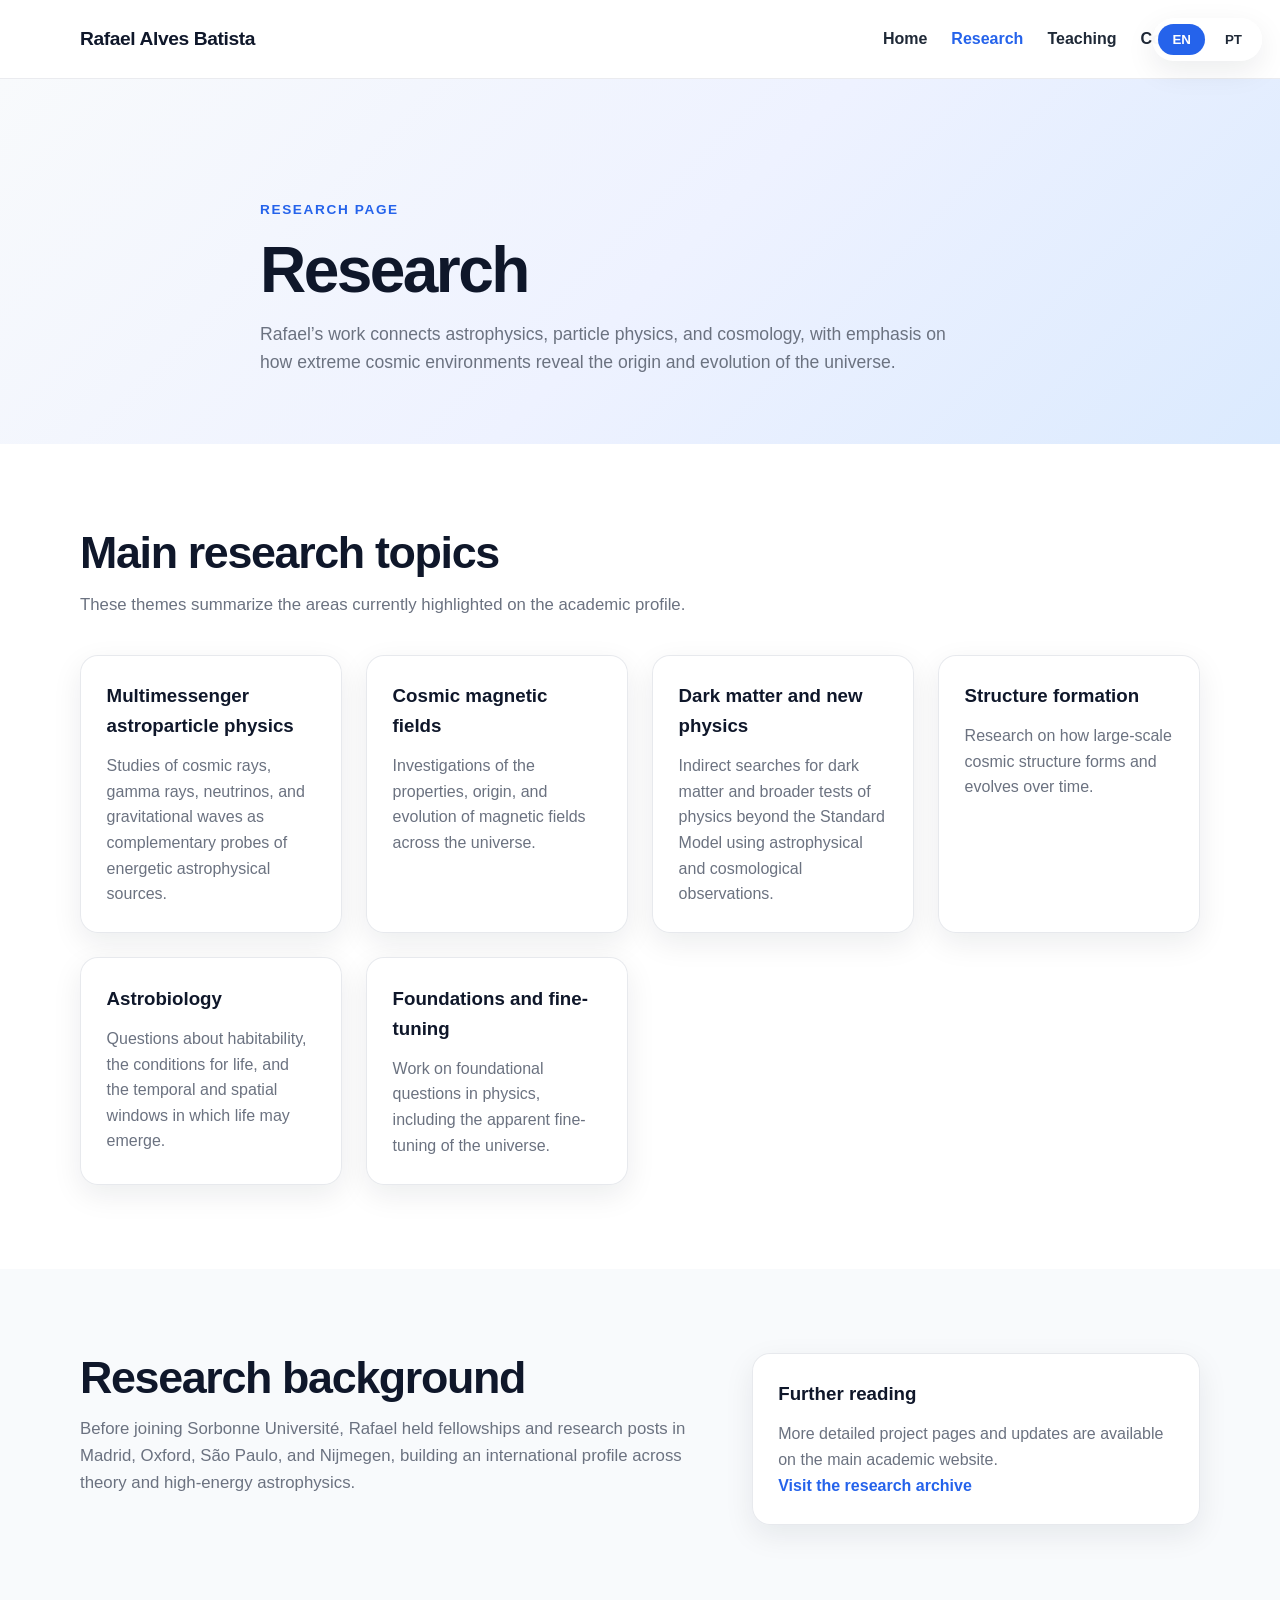
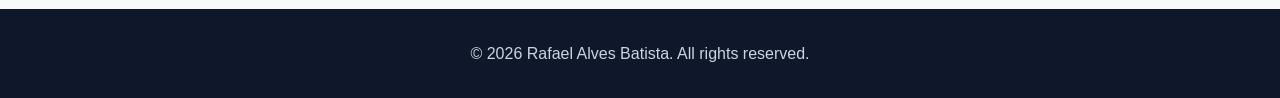
==== research.html @ 5989f62d "Restructure website into dedicated pages" ====
<!DOCTYPE html>
<html lang="en">
<head>
    <meta charset="UTF-8">
    <meta name="viewport" content="width=device-width, initial-scale=1.0">
    <meta name="description" content="Research profile of Rafael Alves Batista.">
    <title>Rafael Alves Batista | Research</title>
    <link rel="stylesheet" href="styles.css">
</head>
<body data-page="research">
    <div class="language-switcher">
        <button class="lang-btn active" data-lang="en">EN</button>
        <button class="lang-btn" data-lang="pt">PT</button>
    </div>

    <nav class="navbar">
        <div class="container">
            <div class="logo">
                <a href="index.html" class="logo-link">Rafael Alves Batista</a>
            </div>
            <ul class="nav-menu">
                <li><a href="index.html" class="nav-link" data-nav="home" data-translate="nav_home">Home</a></li>
                <li><a href="research.html" class="nav-link" data-nav="research" data-translate="nav_research">Research</a></li>
                <li><a href="teaching.html" class="nav-link" data-nav="teaching" data-translate="nav_teaching">Teaching</a></li>
                <li><a href="index.html#contact" class="nav-link" data-translate="nav_contact">Contact</a></li>
            </ul>
            <div class="hamburger" aria-label="Toggle navigation" aria-expanded="false">
                <span></span>
                <span></span>
                <span></span>
            </div>
        </div>
    </nav>

    <main>
        <section class="hero hero-inner">
            <div class="container hero-copy narrow-copy">
                <p class="eyebrow" data-translate="research_eyebrow">Research page</p>
                <h1 class="main-title" data-translate="research_title">Research</h1>
                <p class="description" data-translate="research_description">Rafael’s work connects astrophysics, particle physics, and cosmology, with emphasis on how extreme cosmic environments reveal the origin and evolution of the universe.</p>
            </div>
        </section>

        <section class="section">
            <div class="container">
                <div class="section-header">
                    <h2 class="section-title" data-translate="research_topics_title">Main research topics</h2>
                    <p class="section-description" data-translate="research_topics_description">These themes summarize the areas currently highlighted on the academic profile.</p>
                </div>
                <div class="feature-grid">
                    <article class="feature-card">
                        <h3 data-translate="research_area1_title">Multimessenger astroparticle physics</h3>
                        <p data-translate="research_area1_desc">Studies of cosmic rays, gamma rays, neutrinos, and gravitational waves as complementary probes of energetic astrophysical sources.</p>
                    </article>
                    <article class="feature-card">
                        <h3 data-translate="research_area2_title">Cosmic magnetic fields</h3>
                        <p data-translate="research_area2_desc">Investigations of the properties, origin, and evolution of magnetic fields across the universe.</p>
                    </article>
                    <article class="feature-card">
                        <h3 data-translate="research_area3_title">Dark matter and new physics</h3>
                        <p data-translate="research_area3_desc">Indirect searches for dark matter and broader tests of physics beyond the Standard Model using astrophysical and cosmological observations.</p>
                    </article>
                    <article class="feature-card">
                        <h3 data-translate="research_area4_title">Structure formation</h3>
                        <p data-translate="research_area4_desc">Research on how large-scale cosmic structure forms and evolves over time.</p>
                    </article>
                    <article class="feature-card">
                        <h3 data-translate="research_area5_title">Astrobiology</h3>
                        <p data-translate="research_area5_desc">Questions about habitability, the conditions for life, and the temporal and spatial windows in which life may emerge.</p>
                    </article>
                    <article class="feature-card">
                        <h3 data-translate="research_area6_title">Foundations and fine-tuning</h3>
                        <p data-translate="research_area6_desc">Work on foundational questions in physics, including the apparent fine-tuning of the universe.</p>
                    </article>
                </div>
            </div>
        </section>

        <section class="section section-alt">
            <div class="container two-column-layout">
                <div>
                    <h2 class="section-title" data-translate="research_background_title">Research background</h2>
                    <p class="section-description compact" data-translate="research_background_desc">Before joining Sorbonne Université, Rafael held fellowships and research posts in Madrid, Oxford, São Paulo, and Nijmegen, building an international profile across theory and high-energy astrophysics.</p>
                </div>
                <div class="info-card">
                    <h3 data-translate="research_links_title">Further reading</h3>
                    <p data-translate="research_links_desc">More detailed project pages and updates are available on the main academic website.</p>
                    <p><a href="https://www.8rafael.com/en/research/" class="inline-link" data-translate="research_links_action">Visit the research archive</a></p>
                </div>
            </div>
        </section>
    </main>

    <footer class="footer">
        <div class="container">
            <p>&copy; <span id="year"></span> Rafael Alves Batista. <span data-translate="footer_rights">All rights reserved.</span></p>
        </div>
    </footer>

    <script src="script.js"></script>
</body>
</html>
---- styles.css ----
:root {
    --primary-color: #2563eb;
    --secondary-color: #1d4ed8;
    --accent-color: #0f172a;
    --text-color: #1f2937;
    --text-light: #6b7280;
    --bg-color: #ffffff;
    --bg-light: #f8fafc;
    --bg-alt: #eef2ff;
    --border-color: #e5e7eb;
    --shadow: 0 10px 30px rgba(15, 23, 42, 0.08);
    --shadow-lg: 0 16px 40px rgba(15, 23, 42, 0.12);
    --radius: 18px;
}

* {
    margin: 0;
    padding: 0;
    box-sizing: border-box;
}

html {
    scroll-behavior: smooth;
}

body {
    font-family: -apple-system, BlinkMacSystemFont, 'Segoe UI', 'Roboto', 'Oxygen', 'Ubuntu', 'Cantarell', 'Helvetica Neue', sans-serif;
    line-height: 1.6;
    color: var(--text-color);
    background: var(--bg-color);
}

main {
    min-height: calc(100vh - 180px);
}

.container {
    width: min(1120px, calc(100% - 40px));
    margin: 0 auto;
}

.language-switcher {
    position: fixed;
    top: 18px;
    right: 18px;
    z-index: 1001;
    display: flex;
    gap: 6px;
    padding: 6px;
    border-radius: 999px;
    background: rgba(255, 255, 255, 0.92);
    backdrop-filter: blur(10px);
    box-shadow: var(--shadow);
}

.lang-btn {
    border: none;
    background: transparent;
    color: var(--text-color);
    padding: 8px 14px;
    border-radius: 999px;
    cursor: pointer;
    font-weight: 700;
    transition: background 0.2s ease, color 0.2s ease;
}

.lang-btn:hover,
.lang-btn:focus-visible {
    background: var(--bg-light);
    outline: none;
}

.lang-btn.active {
    background: var(--primary-color);
    color: #fff;
}

.navbar {
    position: sticky;
    top: 0;
    z-index: 999;
    background: rgba(255, 255, 255, 0.95);
    backdrop-filter: blur(10px);
    border-bottom: 1px solid rgba(229, 231, 235, 0.8);
}

.navbar .container {
    display: flex;
    align-items: center;
    justify-content: space-between;
    min-height: 78px;
}

.logo-link {
    color: var(--accent-color);
    text-decoration: none;
    font-weight: 800;
    font-size: 1.2rem;
    letter-spacing: -0.02em;
}

.nav-menu {
    list-style: none;
    display: flex;
    align-items: center;
    gap: 1.5rem;
}

.nav-link {
    text-decoration: none;
    color: var(--text-color);
    font-weight: 600;
    transition: color 0.2s ease;
}

.nav-link:hover,
.nav-link[aria-current="page"] {
    color: var(--primary-color);
}

.hamburger {
    display: none;
    flex-direction: column;
    gap: 5px;
    cursor: pointer;
}

.hamburger span {
    width: 24px;
    height: 3px;
    border-radius: 999px;
    background: var(--accent-color);
    transition: transform 0.2s ease, opacity 0.2s ease;
}

.hero {
    padding: 120px 0 88px;
    background: linear-gradient(135deg, #f8fafc 0%, #eef2ff 52%, #dbeafe 100%);
}

.hero-inner {
    padding-bottom: 68px;
}

.hero-layout {
    display: grid;
    grid-template-columns: minmax(0, 1.3fr) minmax(280px, 0.9fr);
    gap: 2rem;
    align-items: center;
}

.hero-copy {
    max-width: 760px;
}

.narrow-copy {
    max-width: 760px;
}

.eyebrow {
    font-size: 0.85rem;
    letter-spacing: 0.12em;
    text-transform: uppercase;
    color: var(--primary-color);
    font-weight: 800;
    margin-bottom: 1rem;
}

.main-title {
    font-size: clamp(2.6rem, 5vw, 4.4rem);
    line-height: 1.05;
    letter-spacing: -0.04em;
    color: var(--accent-color);
    margin-bottom: 1rem;
}

.subtitle {
    font-size: clamp(1.1rem, 2vw, 1.35rem);
    font-weight: 600;
    color: var(--primary-color);
    margin-bottom: 1.25rem;
}

.description,
.section-description,
.timeline-item p,
.feature-card p,
.info-card p,
.highlight-list li,
.link-card p {
    color: var(--text-light);
}

.description {
    font-size: 1.1rem;
    max-width: 720px;
}

.cta-buttons {
    display: flex;
    flex-wrap: wrap;
    gap: 1rem;
    margin-top: 2rem;
}

.btn {
    display: inline-flex;
    align-items: center;
    justify-content: center;
    text-decoration: none;
    font-weight: 700;
    padding: 0.9rem 1.5rem;
    border-radius: 999px;
    border: 2px solid transparent;
    transition: transform 0.2s ease, box-shadow 0.2s ease, background 0.2s ease, color 0.2s ease;
}

.btn:hover {
    transform: translateY(-2px);
    box-shadow: var(--shadow);
}

.btn-primary {
    background: var(--primary-color);
    border-color: var(--primary-color);
    color: #fff;
}

.btn-primary:hover {
    background: var(--secondary-color);
    border-color: var(--secondary-color);
}

.btn-secondary {
    background: transparent;
    border-color: var(--primary-color);
    color: var(--primary-color);
}

.btn-secondary:hover {
    background: var(--primary-color);
    color: #fff;
}

.highlight-panel,
.info-card,
.feature-card,
.timeline-item,
.link-card {
    background: rgba(255, 255, 255, 0.9);
    border: 1px solid rgba(229, 231, 235, 0.9);
    border-radius: var(--radius);
    box-shadow: var(--shadow);
}

.highlight-panel {
    padding: 1.75rem;
}

.highlight-panel h2,
.feature-card h3,
.timeline-item h3,
.info-card h3,
.link-card h3 {
    color: var(--accent-color);
    margin-bottom: 0.75rem;
}

.highlight-list {
    padding-left: 1.1rem;
    display: grid;
    gap: 0.9rem;
}

.section {
    padding: 84px 0;
}

.section-alt {
    background: var(--bg-light);
}

.section-header {
    margin-bottom: 2.25rem;
}

.section-title {
    font-size: clamp(2rem, 4vw, 2.8rem);
    line-height: 1.1;
    letter-spacing: -0.03em;
    color: var(--accent-color);
    margin-bottom: 0.9rem;
}

.section-description {
    max-width: 760px;
    font-size: 1.05rem;
}

.section-description.compact {
    margin-bottom: 0;
}

.link-card-grid,
.feature-grid,
.contact-grid {
    display: grid;
    gap: 1.5rem;
}

.link-card-grid {
    grid-template-columns: repeat(auto-fit, minmax(260px, 1fr));
}

.feature-grid {
    grid-template-columns: repeat(auto-fit, minmax(240px, 1fr));
}

.contact-grid {
    grid-template-columns: repeat(auto-fit, minmax(220px, 1fr));
}

.link-card,
.feature-card,
.info-card,
.timeline-item {
    padding: 1.6rem;
}

.link-card {
    text-decoration: none;
    transition: transform 0.2s ease, box-shadow 0.2s ease;
}

.link-card:hover,
.feature-card:hover,
.timeline-item:hover,
.info-card:hover {
    transform: translateY(-4px);
    box-shadow: var(--shadow-lg);
}

.link-card-action {
    display: inline-block;
    margin-top: 1rem;
    color: var(--primary-color);
    font-weight: 700;
}

.timeline-list {
    display: grid;
    gap: 1rem;
}

.timeline-meta {
    font-weight: 700;
    color: var(--primary-color);
    margin-bottom: 0.55rem;
}

.two-column-layout {
    display: grid;
    gap: 1.5rem;
    grid-template-columns: minmax(0, 1.3fr) minmax(260px, 0.9fr);
    align-items: start;
}

.inline-link {
    color: var(--primary-color);
    font-weight: 700;
    text-decoration: none;
}

.inline-link:hover {
    text-decoration: underline;
}

.footer {
    background: var(--accent-color);
    color: #cbd5e1;
    padding: 2rem 0;
}

.footer p {
    text-align: center;
}

@media (max-width: 900px) {
    .hero-layout,
    .two-column-layout {
        grid-template-columns: 1fr;
    }
}

@media (max-width: 768px) {
    .language-switcher {
        top: 12px;
        right: 12px;
    }

    .hamburger {
        display: flex;
    }

    .nav-menu {
        position: fixed;
        top: 78px;
        left: 0;
        right: 0;
        padding: 1.2rem 20px 1.6rem;
        background: rgba(255, 255, 255, 0.98);
        backdrop-filter: blur(10px);
        border-bottom: 1px solid var(--border-color);
        flex-direction: column;
        align-items: flex-start;
        gap: 1rem;
        transform: translateY(-140%);
        transition: transform 0.2s ease;
    }

    .nav-menu.active {
        transform: translateY(0);
    }

    .hero {
        padding-top: 108px;
    }
}

@media (max-width: 560px) {
    .container {
        width: min(100% - 28px, 1120px);
    }

    .section {
        padding: 68px 0;
    }

    .cta-buttons {
        flex-direction: column;
        align-items: stretch;
    }

    .btn {
        width: 100%;
    }
}
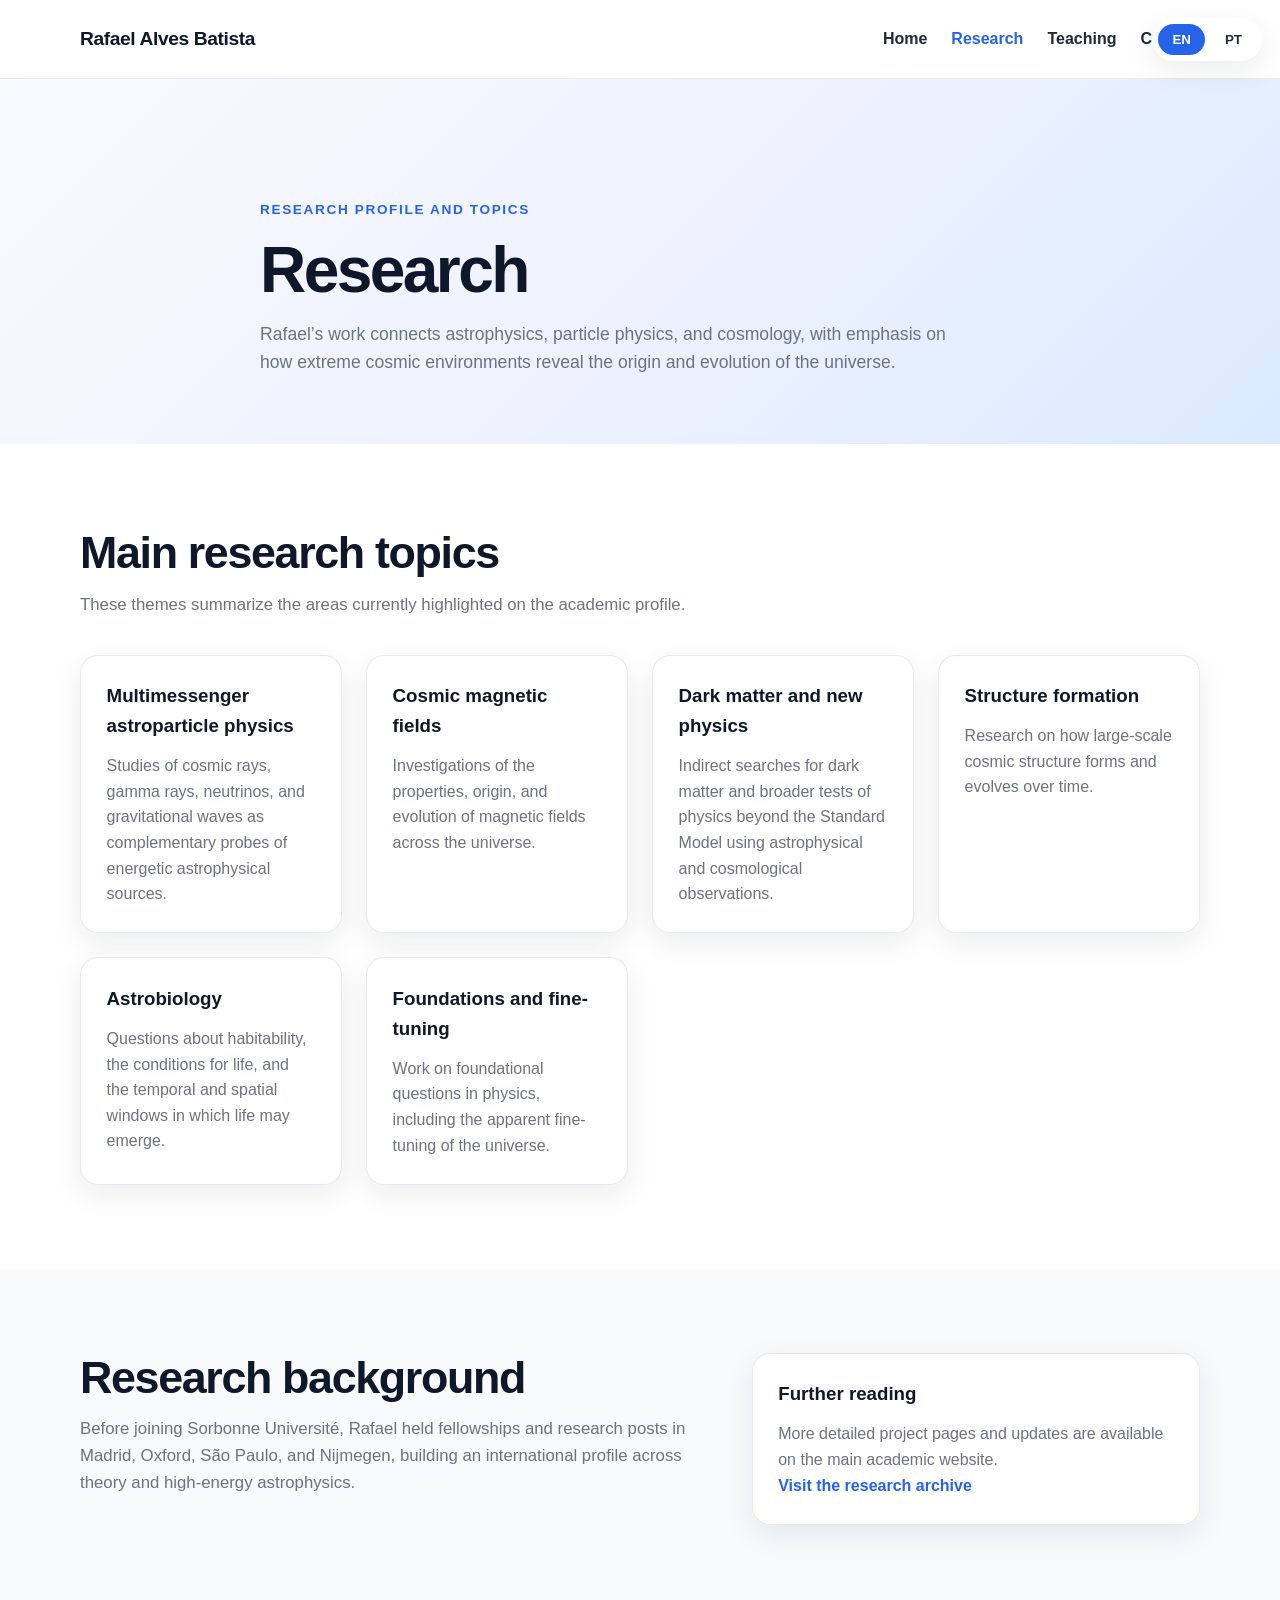
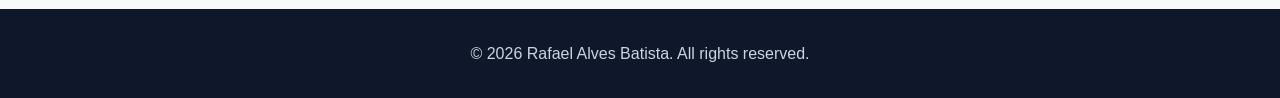
==== commit b90098de: "Address review feedback on shared pages" ====
--- a/research.html
+++ b/research.html
@@ -35,7 +35,7 @@
     <main>
         <section class="hero hero-inner">
             <div class="container hero-copy narrow-copy">
-                <p class="eyebrow" data-translate="research_eyebrow">Research page</p>
+                <p class="eyebrow" data-translate="research_eyebrow">Research profile and topics</p>
                 <h1 class="main-title" data-translate="research_title">Research</h1>
                 <p class="description" data-translate="research_description">Rafael’s work connects astrophysics, particle physics, and cosmology, with emphasis on how extreme cosmic environments reveal the origin and evolution of the universe.</p>
             </div>
--- a/styles.css
+++ b/styles.css
@@ -7,6 +7,9 @@
     --bg-color: #ffffff;
     --bg-light: #f8fafc;
     --bg-alt: #eef2ff;
+    --hero-gradient-start: #f8fafc;
+    --hero-gradient-mid: #eef2ff;
+    --hero-gradient-end: #dbeafe;
     --border-color: #e5e7eb;
     --shadow: 0 10px 30px rgba(15, 23, 42, 0.08);
     --shadow-lg: 0 16px 40px rgba(15, 23, 42, 0.12);
@@ -135,7 +138,7 @@
 
 .hero {
     padding: 120px 0 88px;
-    background: linear-gradient(135deg, #f8fafc 0%, #eef2ff 52%, #dbeafe 100%);
+    background: linear-gradient(135deg, var(--hero-gradient-start) 0%, var(--hero-gradient-mid) 52%, var(--hero-gradient-end) 100%);
 }
 
 .hero-inner {
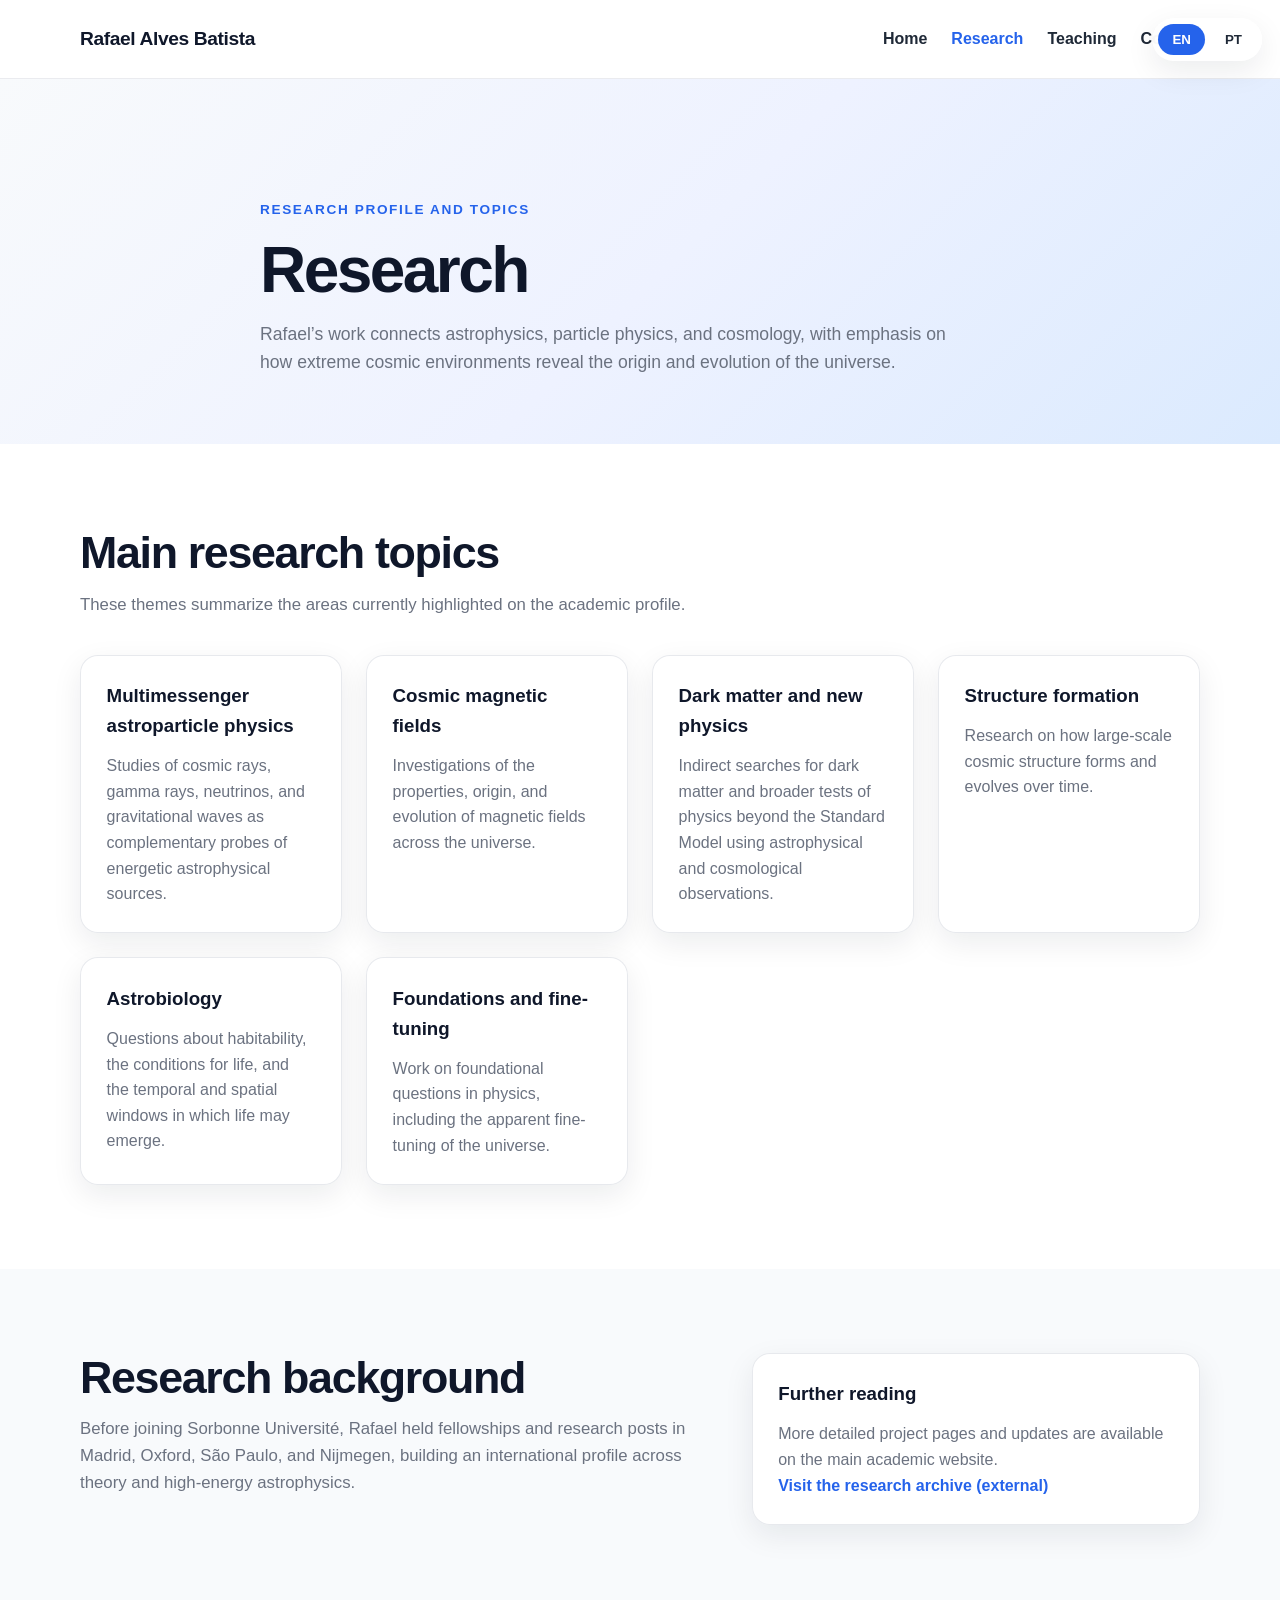
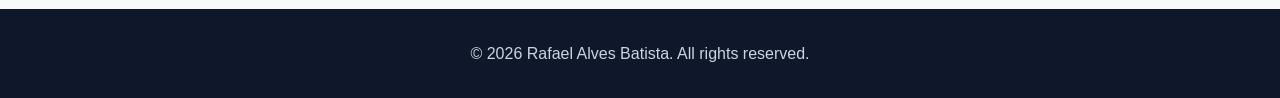
==== commit af605b2f: "Label outbound academic links" ====
--- a/research.html
+++ b/research.html
@@ -85,7 +85,7 @@
                 <div class="info-card">
                     <h3 data-translate="research_links_title">Further reading</h3>
                     <p data-translate="research_links_desc">More detailed project pages and updates are available on the main academic website.</p>
-                    <p><a href="https://www.8rafael.com/en/research/" class="inline-link" data-translate="research_links_action">Visit the research archive</a></p>
+                    <p><a href="https://www.8rafael.com/en/research/" class="inline-link" data-translate="research_links_action">Visit the research archive (external)</a></p>
                 </div>
             </div>
         </section>
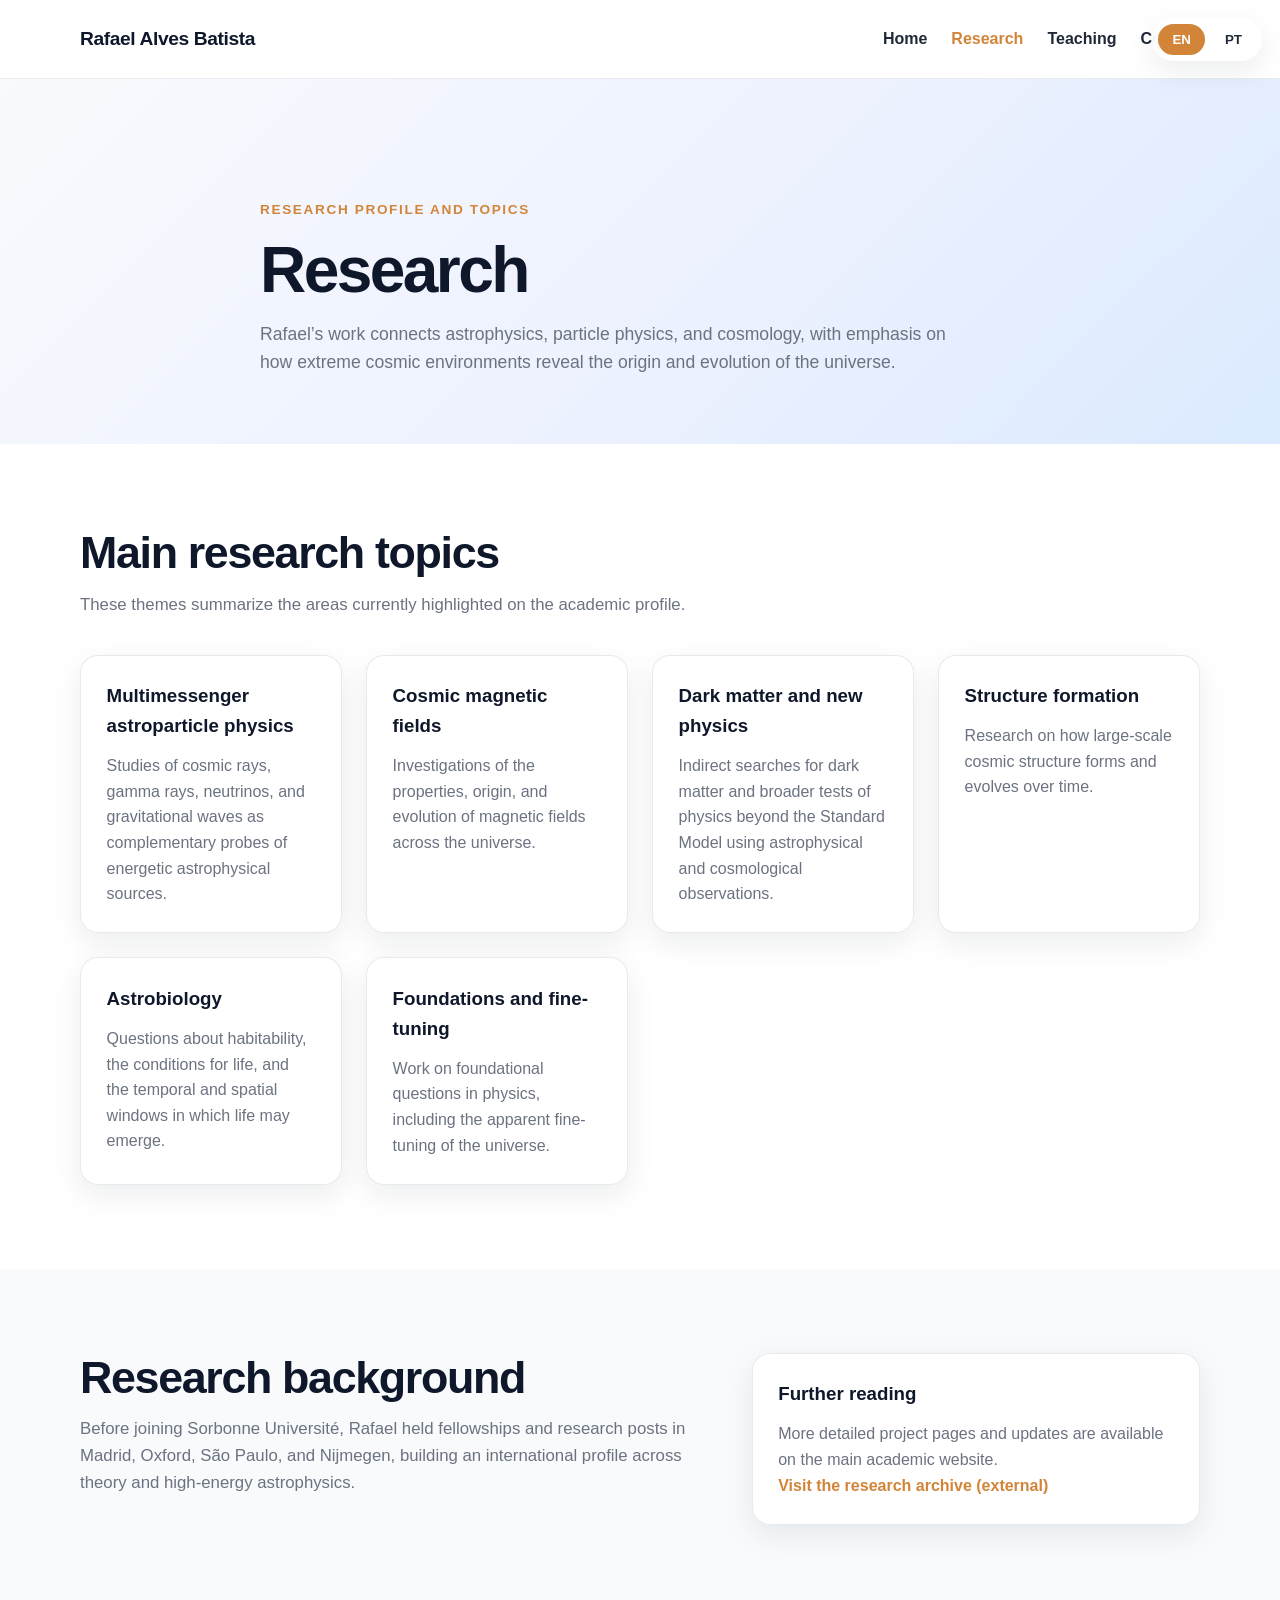
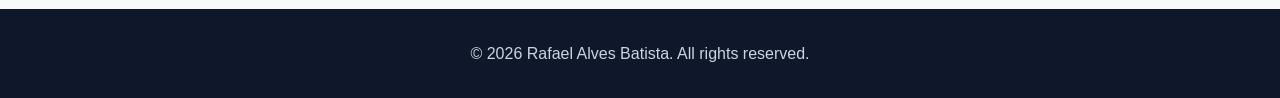
==== commit 6e5900eb: "streamline style and content" ====
--- a/research.html
+++ b/research.html
@@ -1,102 +1,102 @@
 <!DOCTYPE html>
 <html lang="en">
 <head>
-    <meta charset="UTF-8">
-    <meta name="viewport" content="width=device-width, initial-scale=1.0">
-    <meta name="description" content="Research profile of Rafael Alves Batista.">
-    <title>Rafael Alves Batista | Research</title>
-    <link rel="stylesheet" href="styles.css">
+	<meta charset="UTF-8">
+	<meta name="viewport" content="width=device-width, initial-scale=1.0">
+	<meta name="description" content="Research profile of Rafael Alves Batista.">
+	<title>Rafael Alves Batista | Research</title>
+	<link rel="stylesheet" href="styles.css">
 </head>
 <body data-page="research">
-    <div class="language-switcher">
-        <button class="lang-btn active" data-lang="en">EN</button>
-        <button class="lang-btn" data-lang="pt">PT</button>
-    </div>
+	<div class="language-switcher">
+		<button class="lang-btn active" data-lang="en">EN</button>
+		<button class="lang-btn" data-lang="pt">PT</button>
+	</div>
 
-    <nav class="navbar">
-        <div class="container">
-            <div class="logo">
-                <a href="index.html" class="logo-link">Rafael Alves Batista</a>
-            </div>
-            <ul class="nav-menu">
-                <li><a href="index.html" class="nav-link" data-nav="home" data-translate="nav_home">Home</a></li>
-                <li><a href="research.html" class="nav-link" data-nav="research" data-translate="nav_research">Research</a></li>
-                <li><a href="teaching.html" class="nav-link" data-nav="teaching" data-translate="nav_teaching">Teaching</a></li>
-                <li><a href="index.html#contact" class="nav-link" data-translate="nav_contact">Contact</a></li>
-            </ul>
-            <div class="hamburger" aria-label="Toggle navigation" aria-expanded="false">
-                <span></span>
-                <span></span>
-                <span></span>
-            </div>
-        </div>
-    </nav>
+	<nav class="navbar">
+		<div class="container">
+			<div class="logo">
+				<a href="index.html" class="logo-link">Rafael Alves Batista</a>
+			</div>
+			<ul class="nav-menu">
+				<li><a href="index.html" class="nav-link" data-nav="home" data-translate="nav_home">Home</a></li>
+				<li><a href="research.html" class="nav-link" data-nav="research" data-translate="nav_research">Research</a></li>
+				<li><a href="teaching.html" class="nav-link" data-nav="teaching" data-translate="nav_teaching">Teaching</a></li>
+				<li><a href="index.html#contact" class="nav-link" data-translate="nav_contact">Contact</a></li>
+			</ul>
+			<div class="hamburger" aria-label="Toggle navigation" aria-expanded="false">
+				<span></span>
+				<span></span>
+				<span></span>
+			</div>
+		</div>
+	</nav>
 
-    <main>
-        <section class="hero hero-inner">
-            <div class="container hero-copy narrow-copy">
-                <p class="eyebrow" data-translate="research_eyebrow">Research profile and topics</p>
-                <h1 class="main-title" data-translate="research_title">Research</h1>
-                <p class="description" data-translate="research_description">Rafael’s work connects astrophysics, particle physics, and cosmology, with emphasis on how extreme cosmic environments reveal the origin and evolution of the universe.</p>
-            </div>
-        </section>
+	<main>
+		<section class="hero hero-inner">
+			<div class="container hero-copy narrow-copy">
+				<p class="eyebrow" data-translate="research_eyebrow">Research profile and topics</p>
+				<h1 class="main-title" data-translate="research_title">Research</h1>
+				<p class="description" data-translate="research_description">Rafael’s work connects astrophysics, particle physics, and cosmology, with emphasis on how extreme cosmic environments reveal the origin and evolution of the universe.</p>
+			</div>
+		</section>
 
-        <section class="section">
-            <div class="container">
-                <div class="section-header">
-                    <h2 class="section-title" data-translate="research_topics_title">Main research topics</h2>
-                    <p class="section-description" data-translate="research_topics_description">These themes summarize the areas currently highlighted on the academic profile.</p>
-                </div>
-                <div class="feature-grid">
-                    <article class="feature-card">
-                        <h3 data-translate="research_area1_title">Multimessenger astroparticle physics</h3>
-                        <p data-translate="research_area1_desc">Studies of cosmic rays, gamma rays, neutrinos, and gravitational waves as complementary probes of energetic astrophysical sources.</p>
-                    </article>
-                    <article class="feature-card">
-                        <h3 data-translate="research_area2_title">Cosmic magnetic fields</h3>
-                        <p data-translate="research_area2_desc">Investigations of the properties, origin, and evolution of magnetic fields across the universe.</p>
-                    </article>
-                    <article class="feature-card">
-                        <h3 data-translate="research_area3_title">Dark matter and new physics</h3>
-                        <p data-translate="research_area3_desc">Indirect searches for dark matter and broader tests of physics beyond the Standard Model using astrophysical and cosmological observations.</p>
-                    </article>
-                    <article class="feature-card">
-                        <h3 data-translate="research_area4_title">Structure formation</h3>
-                        <p data-translate="research_area4_desc">Research on how large-scale cosmic structure forms and evolves over time.</p>
-                    </article>
-                    <article class="feature-card">
-                        <h3 data-translate="research_area5_title">Astrobiology</h3>
-                        <p data-translate="research_area5_desc">Questions about habitability, the conditions for life, and the temporal and spatial windows in which life may emerge.</p>
-                    </article>
-                    <article class="feature-card">
-                        <h3 data-translate="research_area6_title">Foundations and fine-tuning</h3>
-                        <p data-translate="research_area6_desc">Work on foundational questions in physics, including the apparent fine-tuning of the universe.</p>
-                    </article>
-                </div>
-            </div>
-        </section>
+		<section class="section">
+			<div class="container">
+				<div class="section-header">
+					<h2 class="section-title" data-translate="research_topics_title">Main research topics</h2>
+					<p class="section-description" data-translate="research_topics_description">These themes summarize the areas currently highlighted on the academic profile.</p>
+				</div>
+				<div class="feature-grid">
+					<article class="feature-card">
+						<h3 data-translate="research_area1_title">Multimessenger astroparticle physics</h3>
+						<p data-translate="research_area1_desc">Studies of cosmic rays, gamma rays, neutrinos, and gravitational waves as complementary probes of energetic astrophysical sources.</p>
+					</article>
+					<article class="feature-card">
+						<h3 data-translate="research_area2_title">Cosmic magnetic fields</h3>
+						<p data-translate="research_area2_desc">Investigations of the properties, origin, and evolution of magnetic fields across the universe.</p>
+					</article>
+					<article class="feature-card">
+						<h3 data-translate="research_area3_title">Dark matter and new physics</h3>
+						<p data-translate="research_area3_desc">Indirect searches for dark matter and broader tests of physics beyond the Standard Model using astrophysical and cosmological observations.</p>
+					</article>
+					<article class="feature-card">
+						<h3 data-translate="research_area4_title">Structure formation</h3>
+						<p data-translate="research_area4_desc">Research on how large-scale cosmic structure forms and evolves over time.</p>
+					</article>
+					<article class="feature-card">
+						<h3 data-translate="research_area5_title">Astrobiology</h3>
+						<p data-translate="research_area5_desc">Questions about habitability, the conditions for life, and the temporal and spatial windows in which life may emerge.</p>
+					</article>
+					<article class="feature-card">
+						<h3 data-translate="research_area6_title">Foundations and fine-tuning</h3>
+						<p data-translate="research_area6_desc">Work on foundational questions in physics, including the apparent fine-tuning of the universe.</p>
+					</article>
+				</div>
+			</div>
+		</section>
 
-        <section class="section section-alt">
-            <div class="container two-column-layout">
-                <div>
-                    <h2 class="section-title" data-translate="research_background_title">Research background</h2>
-                    <p class="section-description compact" data-translate="research_background_desc">Before joining Sorbonne Université, Rafael held fellowships and research posts in Madrid, Oxford, São Paulo, and Nijmegen, building an international profile across theory and high-energy astrophysics.</p>
-                </div>
-                <div class="info-card">
-                    <h3 data-translate="research_links_title">Further reading</h3>
-                    <p data-translate="research_links_desc">More detailed project pages and updates are available on the main academic website.</p>
-                    <p><a href="https://www.8rafael.com/en/research/" class="inline-link" data-translate="research_links_action">Visit the research archive (external)</a></p>
-                </div>
-            </div>
-        </section>
-    </main>
+		<section class="section section-alt">
+			<div class="container two-column-layout">
+				<div>
+					<h2 class="section-title" data-translate="research_background_title">Research background</h2>
+					<p class="section-description compact" data-translate="research_background_desc">Before joining Sorbonne Université, Rafael held fellowships and research posts in Madrid, Oxford, São Paulo, and Nijmegen, building an international profile across theory and high-energy astrophysics.</p>
+				</div>
+				<div class="info-card">
+					<h3 data-translate="research_links_title">Further reading</h3>
+					<p data-translate="research_links_desc">More detailed project pages and updates are available on the main academic website.</p>
+					<p><a href="https://www.8rafael.com/en/research/" class="inline-link" data-translate="research_links_action">Visit the research archive (external)</a></p>
+				</div>
+			</div>
+		</section>
+	</main>
 
-    <footer class="footer">
-        <div class="container">
-            <p>&copy; <span id="year"></span> Rafael Alves Batista. <span data-translate="footer_rights">All rights reserved.</span></p>
-        </div>
-    </footer>
+	<footer class="footer">
+		<div class="container">
+			<p>&copy; <span id="year"></span> Rafael Alves Batista. <span data-translate="footer_rights">All rights reserved.</span></p>
+		</div>
+	</footer>
 
-    <script src="script.js"></script>
+	<script src="script.js"></script>
 </body>
 </html>
--- a/styles.css
+++ b/styles.css
@@ -1,187 +1,186 @@
 :root {
-    --primary-color: #2563eb;
-    --secondary-color: #1d4ed8;
-    --accent-color: #0f172a;
-    --text-color: #1f2937;
-    --text-light: #6b7280;
-    --bg-color: #ffffff;
-    --bg-light: #f8fafc;
-    --bg-alt: #eef2ff;
-    --hero-gradient-start: #f8fafc;
-    --hero-gradient-mid: #eef2ff;
-    --hero-gradient-end: #dbeafe;
-    --border-color: #e5e7eb;
-    --shadow: 0 10px 30px rgba(15, 23, 42, 0.08);
-    --shadow-lg: 0 16px 40px rgba(15, 23, 42, 0.12);
-    --radius: 18px;
+	--primary-color: #D28538;
+	--accent-color: #0f172a;
+	--text-color: #1f2937;
+	--text-light: #6b7280;
+	--bg-color: #ffffff;
+	--bg-light: #f8fafc;
+	--bg-alt: #eef2ff;
+	--hero-gradient-start: #f8fafc;
+	--hero-gradient-mid: #eef2ff;
+	--hero-gradient-end: #dbeafe;
+	--border-color: #e5e7eb;
+	--shadow: 0 10px 30px rgba(15, 23, 42, 0.08);
+	--shadow-lg: 0 16px 40px rgba(15, 23, 42, 0.12);
+	--radius: 18px;
 }
 
 * {
-    margin: 0;
-    padding: 0;
-    box-sizing: border-box;
+	margin: 0;
+	padding: 0;
+	box-sizing: border-box;
 }
 
 html {
-    scroll-behavior: smooth;
+	scroll-behavior: smooth;
 }
 
 body {
-    font-family: -apple-system, BlinkMacSystemFont, 'Segoe UI', 'Roboto', 'Oxygen', 'Ubuntu', 'Cantarell', 'Helvetica Neue', sans-serif;
-    line-height: 1.6;
-    color: var(--text-color);
-    background: var(--bg-color);
+	font-family: -apple-system, BlinkMacSystemFont, 'Segoe UI', 'Roboto', 'Oxygen', 'Ubuntu', 'Cantarell', 'Helvetica Neue', sans-serif;
+	line-height: 1.6;
+	color: var(--text-color);
+	background: var(--bg-color);
 }
 
 main {
-    min-height: calc(100vh - 180px);
+	min-height: calc(100vh - 180px);
 }
 
 .container {
-    width: min(1120px, calc(100% - 40px));
-    margin: 0 auto;
+	width: min(1120px, calc(100% - 40px));
+	margin: 0 auto;
 }
 
 .language-switcher {
-    position: fixed;
-    top: 18px;
-    right: 18px;
-    z-index: 1001;
-    display: flex;
-    gap: 6px;
-    padding: 6px;
-    border-radius: 999px;
-    background: rgba(255, 255, 255, 0.92);
-    backdrop-filter: blur(10px);
-    box-shadow: var(--shadow);
+	position: fixed;
+	top: 18px;
+	right: 18px;
+	z-index: 1001;
+	display: flex;
+	gap: 6px;
+	padding: 6px;
+	border-radius: 999px;
+	background: rgba(255, 255, 255, 0.92);
+	backdrop-filter: blur(10px);
+	box-shadow: var(--shadow);
 }
 
 .lang-btn {
-    border: none;
-    background: transparent;
-    color: var(--text-color);
-    padding: 8px 14px;
-    border-radius: 999px;
-    cursor: pointer;
-    font-weight: 700;
-    transition: background 0.2s ease, color 0.2s ease;
+	border: none;
+	background: transparent;
+	color: var(--text-color);
+	padding: 8px 14px;
+	border-radius: 999px;
+	cursor: pointer;
+	font-weight: 700;
+	transition: background 0.2s ease, color 0.2s ease;
 }
 
 .lang-btn:hover,
 .lang-btn:focus-visible {
-    background: var(--bg-light);
-    outline: none;
+	background: var(--bg-light);
+	outline: none;
 }
 
 .lang-btn.active {
-    background: var(--primary-color);
-    color: #fff;
+	background: var(--primary-color);
+	color: #fff;
 }
 
 .navbar {
-    position: sticky;
-    top: 0;
-    z-index: 999;
-    background: rgba(255, 255, 255, 0.95);
-    backdrop-filter: blur(10px);
-    border-bottom: 1px solid rgba(229, 231, 235, 0.8);
+	position: sticky;
+	top: 0;
+	z-index: 999;
+	background: rgba(255, 255, 255, 0.95);
+	backdrop-filter: blur(10px);
+	border-bottom: 1px solid rgba(229, 231, 235, 0.8);
 }
 
 .navbar .container {
-    display: flex;
-    align-items: center;
-    justify-content: space-between;
-    min-height: 78px;
+	display: flex;
+	align-items: center;
+	justify-content: space-between;
+	min-height: 78px;
 }
 
 .logo-link {
-    color: var(--accent-color);
-    text-decoration: none;
-    font-weight: 800;
-    font-size: 1.2rem;
-    letter-spacing: -0.02em;
+	color: var(--accent-color);
+	text-decoration: none;
+	font-weight: 800;
+	font-size: 1.2rem;
+	letter-spacing: -0.02em;
 }
 
 .nav-menu {
-    list-style: none;
-    display: flex;
-    align-items: center;
-    gap: 1.5rem;
+	list-style: none;
+	display: flex;
+	align-items: center;
+	gap: 1.5rem;
 }
 
 .nav-link {
-    text-decoration: none;
-    color: var(--text-color);
-    font-weight: 600;
-    transition: color 0.2s ease;
+	text-decoration: none;
+	color: var(--text-color);
+	font-weight: 600;
+	transition: color 0.2s ease;
 }
 
 .nav-link:hover,
 .nav-link[aria-current="page"] {
-    color: var(--primary-color);
+	color: var(--primary-color);
 }
 
 .hamburger {
-    display: none;
-    flex-direction: column;
-    gap: 5px;
-    cursor: pointer;
+	display: none;
+	flex-direction: column;
+	gap: 5px;
+	cursor: pointer;
 }
 
 .hamburger span {
-    width: 24px;
-    height: 3px;
-    border-radius: 999px;
-    background: var(--accent-color);
-    transition: transform 0.2s ease, opacity 0.2s ease;
+	width: 24px;
+	height: 3px;
+	border-radius: 999px;
+	background: var(--accent-color);
+	transition: transform 0.2s ease, opacity 0.2s ease;
 }
 
 .hero {
-    padding: 120px 0 88px;
-    background: linear-gradient(135deg, var(--hero-gradient-start) 0%, var(--hero-gradient-mid) 52%, var(--hero-gradient-end) 100%);
+	padding: 120px 0 88px;
+	background: linear-gradient(135deg, var(--hero-gradient-start) 0%, var(--hero-gradient-mid) 52%, var(--hero-gradient-end) 100%);
 }
 
 .hero-inner {
-    padding-bottom: 68px;
+	padding-bottom: 68px;
 }
 
 .hero-layout {
-    display: grid;
-    grid-template-columns: minmax(0, 1.3fr) minmax(280px, 0.9fr);
-    gap: 2rem;
-    align-items: center;
+	display: grid;
+	grid-template-columns: minmax(0, 1.3fr) minmax(280px, 0.9fr);
+	gap: 2rem;
+	align-items: center;
 }
 
 .hero-copy {
-    max-width: 760px;
+	max-width: 760px;
 }
 
 .narrow-copy {
-    max-width: 760px;
+	max-width: 760px;
 }
 
 .eyebrow {
-    font-size: 0.85rem;
-    letter-spacing: 0.12em;
-    text-transform: uppercase;
-    color: var(--primary-color);
-    font-weight: 800;
-    margin-bottom: 1rem;
+	font-size: 0.85rem;
+	letter-spacing: 0.12em;
+	text-transform: uppercase;
+	color: var(--primary-color);
+	font-weight: 800;
+	margin-bottom: 1rem;
 }
 
 .main-title {
-    font-size: clamp(2.6rem, 5vw, 4.4rem);
-    line-height: 1.05;
-    letter-spacing: -0.04em;
-    color: var(--accent-color);
-    margin-bottom: 1rem;
+	font-size: clamp(2.6rem, 5vw, 4.4rem);
+	line-height: 1.05;
+	letter-spacing: -0.04em;
+	color: var(--accent-color);
+	margin-bottom: 1rem;
 }
 
 .subtitle {
-    font-size: clamp(1.1rem, 2vw, 1.35rem);
-    font-weight: 600;
-    color: var(--primary-color);
-    margin-bottom: 1.25rem;
+	font-size: clamp(1.1rem, 2vw, 1.35rem);
+	font-weight: 600;
+	color: var(--primary-color);
+	margin-bottom: 1.25rem;
 }
 
 .description,
@@ -191,58 +190,58 @@
 .info-card p,
 .highlight-list li,
 .link-card p {
-    color: var(--text-light);
+	color: var(--text-light);
 }
 
 .description {
-    font-size: 1.1rem;
-    max-width: 720px;
+	font-size: 1.1rem;
+	max-width: 720px;
 }
 
 .cta-buttons {
-    display: flex;
-    flex-wrap: wrap;
-    gap: 1rem;
-    margin-top: 2rem;
+	display: flex;
+	flex-wrap: wrap;
+	gap: 1rem;
+	margin-top: 2rem;
 }
 
 .btn {
-    display: inline-flex;
-    align-items: center;
-    justify-content: center;
-    text-decoration: none;
-    font-weight: 700;
-    padding: 0.9rem 1.5rem;
-    border-radius: 999px;
-    border: 2px solid transparent;
-    transition: transform 0.2s ease, box-shadow 0.2s ease, background 0.2s ease, color 0.2s ease;
+	display: inline-flex;
+	align-items: center;
+	justify-content: center;
+	text-decoration: none;
+	font-weight: 700;
+	padding: 0.9rem 1.5rem;
+	border-radius: 999px;
+	border: 2px solid transparent;
+	transition: transform 0.2s ease, box-shadow 0.2s ease, background 0.2s ease, color 0.2s ease;
 }
 
 .btn:hover {
-    transform: translateY(-2px);
-    box-shadow: var(--shadow);
+	transform: translateY(-2px);
+	box-shadow: var(--shadow);
 }
 
 .btn-primary {
-    background: var(--primary-color);
-    border-color: var(--primary-color);
-    color: #fff;
+	background: var(--primary-color);
+	border-color: var(--primary-color);
+	color: #fff;
 }
 
 .btn-primary:hover {
-    background: var(--secondary-color);
-    border-color: var(--secondary-color);
+	background: var(--primary-color);
+	border-color: var(--primary-color);
 }
 
 .btn-secondary {
-    background: transparent;
-    border-color: var(--primary-color);
-    color: var(--primary-color);
+	background: transparent;
+	border-color: var(--primary-color);
+	color: var(--primary-color);
 }
 
 .btn-secondary:hover {
-    background: var(--primary-color);
-    color: #fff;
+	background: var(--primary-color);
+	color: #fff;
 }
 
 .highlight-panel,
@@ -250,14 +249,14 @@
 .feature-card,
 .timeline-item,
 .link-card {
-    background: rgba(255, 255, 255, 0.9);
-    border: 1px solid rgba(229, 231, 235, 0.9);
-    border-radius: var(--radius);
-    box-shadow: var(--shadow);
+	background: rgba(255, 255, 255, 0.9);
+	border: 1px solid rgba(229, 231, 235, 0.9);
+	border-radius: var(--radius);
+	box-shadow: var(--shadow);
 }
 
 .highlight-panel {
-    padding: 1.75rem;
+	padding: 1.75rem;
 }
 
 .highlight-panel h2,
@@ -265,186 +264,186 @@
 .timeline-item h3,
 .info-card h3,
 .link-card h3 {
-    color: var(--accent-color);
-    margin-bottom: 0.75rem;
+	color: var(--accent-color);
+	margin-bottom: 0.75rem;
 }
 
 .highlight-list {
-    padding-left: 1.1rem;
-    display: grid;
-    gap: 0.9rem;
+	padding-left: 1.1rem;
+	display: grid;
+	gap: 0.9rem;
 }
 
 .section {
-    padding: 84px 0;
+	padding: 84px 0;
 }
 
 .section-alt {
-    background: var(--bg-light);
+	background: var(--bg-light);
 }
 
 .section-header {
-    margin-bottom: 2.25rem;
+	margin-bottom: 2.25rem;
 }
 
 .section-title {
-    font-size: clamp(2rem, 4vw, 2.8rem);
-    line-height: 1.1;
-    letter-spacing: -0.03em;
-    color: var(--accent-color);
-    margin-bottom: 0.9rem;
+	font-size: clamp(2rem, 4vw, 2.8rem);
+	line-height: 1.1;
+	letter-spacing: -0.03em;
+	color: var(--accent-color);
+	margin-bottom: 0.9rem;
 }
 
 .section-description {
-    max-width: 760px;
-    font-size: 1.05rem;
+	max-width: 760px;
+	font-size: 1.05rem;
 }
 
 .section-description.compact {
-    margin-bottom: 0;
+	margin-bottom: 0;
 }
 
 .link-card-grid,
 .feature-grid,
 .contact-grid {
-    display: grid;
-    gap: 1.5rem;
+	display: grid;
+	gap: 1.5rem;
 }
 
 .link-card-grid {
-    grid-template-columns: repeat(auto-fit, minmax(260px, 1fr));
+	grid-template-columns: repeat(auto-fit, minmax(260px, 1fr));
 }
 
 .feature-grid {
-    grid-template-columns: repeat(auto-fit, minmax(240px, 1fr));
+	grid-template-columns: repeat(auto-fit, minmax(240px, 1fr));
 }
 
 .contact-grid {
-    grid-template-columns: repeat(auto-fit, minmax(220px, 1fr));
+	grid-template-columns: repeat(auto-fit, minmax(220px, 1fr));
 }
 
 .link-card,
 .feature-card,
 .info-card,
 .timeline-item {
-    padding: 1.6rem;
+	padding: 1.6rem;
 }
 
 .link-card {
-    text-decoration: none;
-    transition: transform 0.2s ease, box-shadow 0.2s ease;
+	text-decoration: none;
+	transition: transform 0.2s ease, box-shadow 0.2s ease;
 }
 
 .link-card:hover,
 .feature-card:hover,
 .timeline-item:hover,
 .info-card:hover {
-    transform: translateY(-4px);
-    box-shadow: var(--shadow-lg);
+	transform: translateY(-4px);
+	box-shadow: var(--shadow-lg);
 }
 
 .link-card-action {
-    display: inline-block;
-    margin-top: 1rem;
-    color: var(--primary-color);
-    font-weight: 700;
+	display: inline-block;
+	margin-top: 1rem;
+	color: var(--primary-color);
+	font-weight: 700;
 }
 
 .timeline-list {
-    display: grid;
-    gap: 1rem;
+	display: grid;
+	gap: 1rem;
 }
 
 .timeline-meta {
-    font-weight: 700;
-    color: var(--primary-color);
-    margin-bottom: 0.55rem;
+	font-weight: 700;
+	color: var(--primary-color);
+	margin-bottom: 0.55rem;
 }
 
 .two-column-layout {
-    display: grid;
-    gap: 1.5rem;
-    grid-template-columns: minmax(0, 1.3fr) minmax(260px, 0.9fr);
-    align-items: start;
+	display: grid;
+	gap: 1.5rem;
+	grid-template-columns: minmax(0, 1.3fr) minmax(260px, 0.9fr);
+	align-items: start;
 }
 
 .inline-link {
-    color: var(--primary-color);
-    font-weight: 700;
-    text-decoration: none;
+	color: var(--primary-color);
+	font-weight: 700;
+	text-decoration: none;
 }
 
 .inline-link:hover {
-    text-decoration: underline;
+	text-decoration: underline;
 }
 
 .footer {
-    background: var(--accent-color);
-    color: #cbd5e1;
-    padding: 2rem 0;
+	background: var(--accent-color);
+	color: #cbd5e1;
+	padding: 2rem 0;
 }
 
 .footer p {
-    text-align: center;
+	text-align: center;
 }
 
 @media (max-width: 900px) {
-    .hero-layout,
-    .two-column-layout {
-        grid-template-columns: 1fr;
-    }
+	.hero-layout,
+	.two-column-layout {
+		grid-template-columns: 1fr;
+	}
 }
 
 @media (max-width: 768px) {
-    .language-switcher {
-        top: 12px;
-        right: 12px;
-    }
-
-    .hamburger {
-        display: flex;
-    }
-
-    .nav-menu {
-        position: fixed;
-        top: 78px;
-        left: 0;
-        right: 0;
-        padding: 1.2rem 20px 1.6rem;
-        background: rgba(255, 255, 255, 0.98);
-        backdrop-filter: blur(10px);
-        border-bottom: 1px solid var(--border-color);
-        flex-direction: column;
-        align-items: flex-start;
-        gap: 1rem;
-        transform: translateY(-140%);
-        transition: transform 0.2s ease;
-    }
-
-    .nav-menu.active {
-        transform: translateY(0);
-    }
-
-    .hero {
-        padding-top: 108px;
-    }
+	.language-switcher {
+		top: 12px;
+		right: 12px;
+	}
+
+	.hamburger {
+		display: flex;
+	}
+
+	.nav-menu {
+		position: fixed;
+		top: 78px;
+		left: 0;
+		right: 0;
+		padding: 1.2rem 20px 1.6rem;
+		background: rgba(255, 255, 255, 0.98);
+		backdrop-filter: blur(10px);
+		border-bottom: 1px solid var(--border-color);
+		flex-direction: column;
+		align-items: flex-start;
+		gap: 1rem;
+		transform: translateY(-140%);
+		transition: transform 0.2s ease;
+	}
+
+	.nav-menu.active {
+		transform: translateY(0);
+	}
+
+	.hero {
+		padding-top: 108px;
+	}
 }
 
 @media (max-width: 560px) {
-    .container {
-        width: min(100% - 28px, 1120px);
-    }
-
-    .section {
-        padding: 68px 0;
-    }
-
-    .cta-buttons {
-        flex-direction: column;
-        align-items: stretch;
-    }
-
-    .btn {
-        width: 100%;
-    }
-}
+	.container {
+		width: min(100% - 28px, 1120px);
+	}
+
+	.section {
+		padding: 68px 0;
+	}
+
+	.cta-buttons {
+		flex-direction: column;
+		align-items: stretch;
+	}
+
+	.btn {
+		width: 100%;
+	}
+}
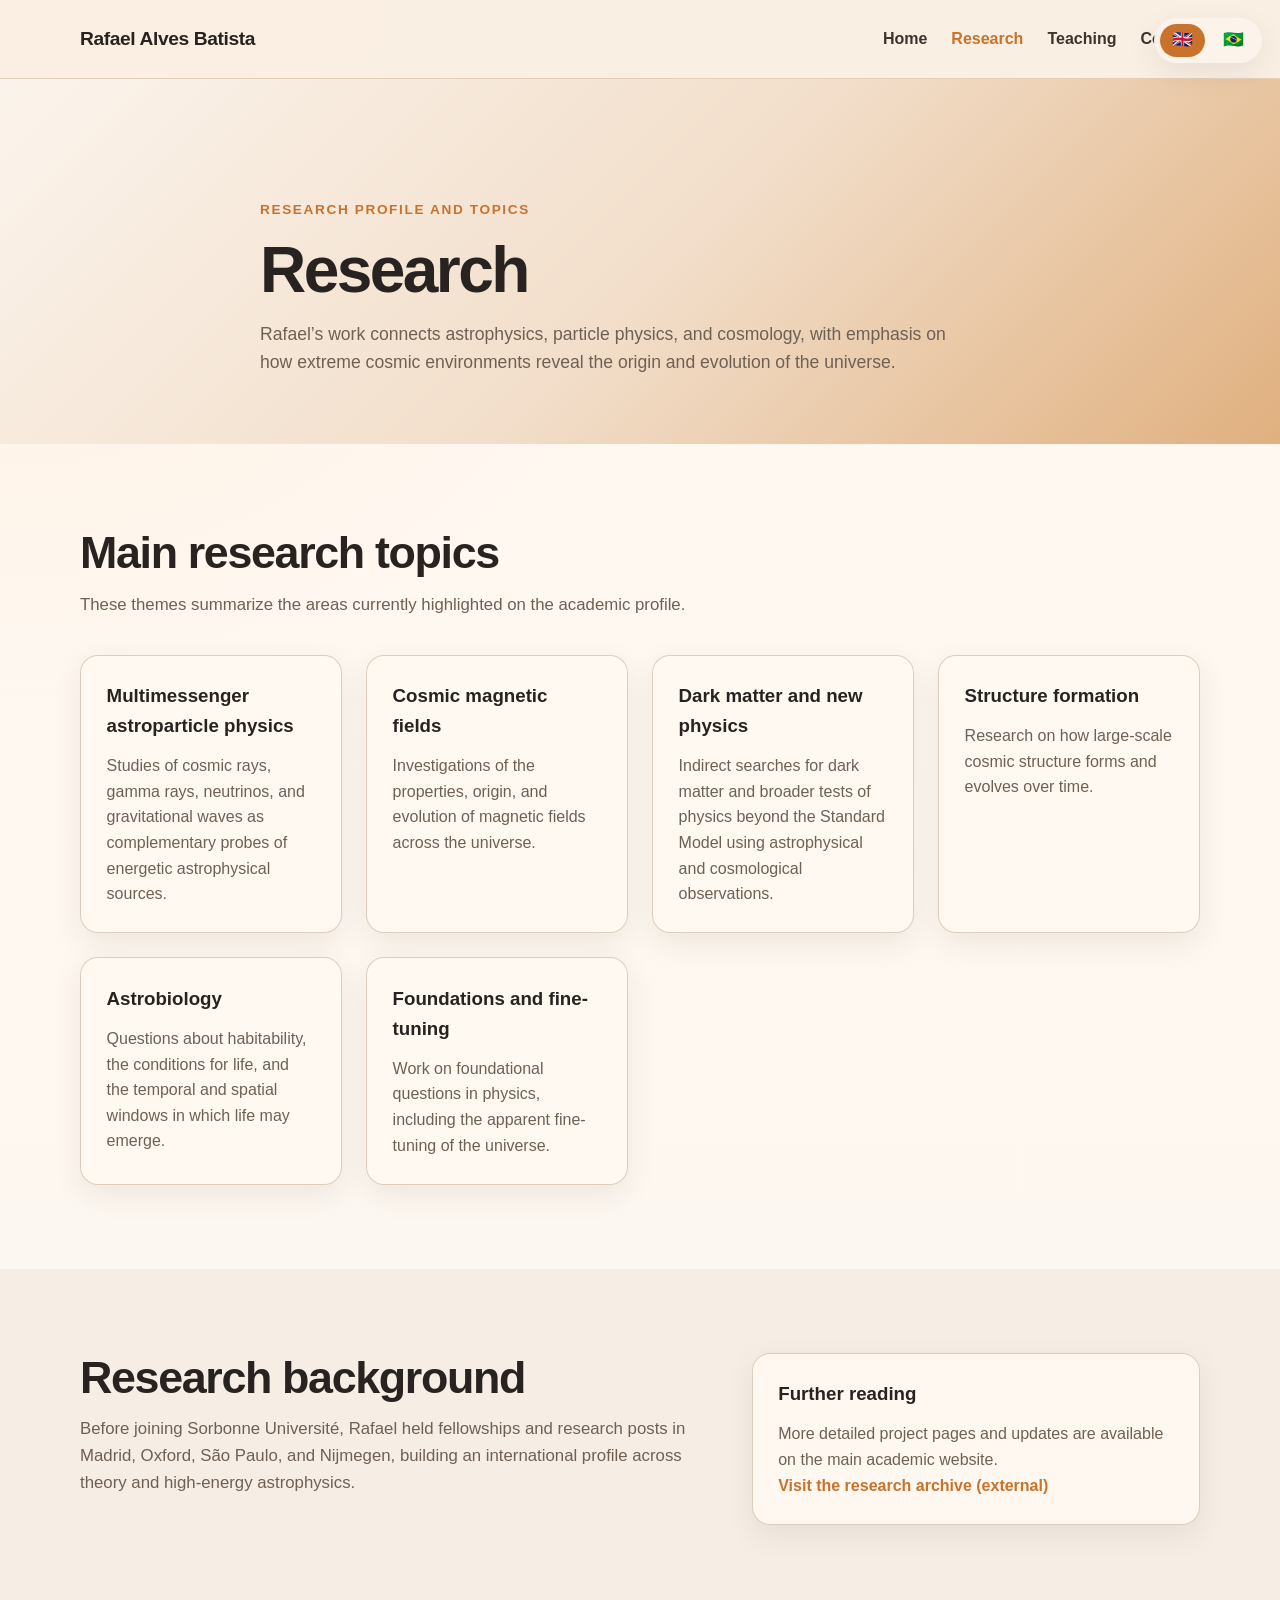
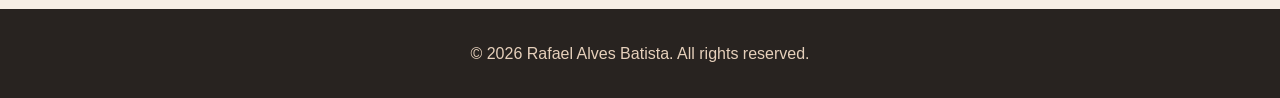
==== commit b7137a57: "import content from 8rafael.com" ====
--- a/research.html
+++ b/research.html
@@ -9,8 +9,8 @@
 </head>
 <body data-page="research">
 	<div class="language-switcher">
-		<button class="lang-btn active" data-lang="en">EN</button>
-		<button class="lang-btn" data-lang="pt">PT</button>
+		<button class="lang-btn active" data-lang="en" aria-label="English">🇬🇧</button>
+		<button class="lang-btn" data-lang="pt" aria-label="Portuguese">🇧🇷</button>
 	</div>
 
 	<nav class="navbar">
--- a/styles.css
+++ b/styles.css
@@ -1,17 +1,20 @@
 :root {
-	--primary-color: #D28538;
-	--accent-color: #0f172a;
-	--text-color: #1f2937;
-	--text-light: #6b7280;
-	--bg-color: #ffffff;
-	--bg-light: #f8fafc;
-	--bg-alt: #eef2ff;
-	--hero-gradient-start: #f8fafc;
-	--hero-gradient-mid: #eef2ff;
-	--hero-gradient-end: #dbeafe;
-	--border-color: #e5e7eb;
-	--shadow: 0 10px 30px rgba(15, 23, 42, 0.08);
-	--shadow-lg: 0 16px 40px rgba(15, 23, 42, 0.12);
+	--primary-color: #c9722c;
+	--accent-color: #282320;
+	--text-color: #3d342d;
+	--text-light: #6f6054;
+	--bg-color: #fcf7f1;
+	--bg-light: #f6eee5;
+	--hero-gradient-start: #fbf4ec;
+	--hero-gradient-mid: #f2deca;
+	--hero-gradient-end: #e0b07f;
+	--border-color: #dcc9b6;
+	--surface-soft: rgba(252, 244, 235, 0.92);
+	--surface-strong: rgba(250, 239, 226, 0.96);
+	--surface-card: rgba(255, 249, 242, 0.92);
+	--footer-text: #e6d0bb;
+	--shadow: 0 10px 30px rgba(47, 41, 37, 0.08);
+	--shadow-lg: 0 16px 40px rgba(47, 41, 37, 0.14);
 	--radius: 18px;
 }
 
@@ -30,6 +33,7 @@
 	line-height: 1.6;
 	color: var(--text-color);
 	background: var(--bg-color);
+	background-image: radial-gradient(circle at top left, rgba(255, 238, 219, 0.75), transparent 34%), linear-gradient(180deg, rgba(255, 248, 240, 0.98), rgba(252, 247, 241, 1));
 }
 
 main {
@@ -50,7 +54,7 @@
 	gap: 6px;
 	padding: 6px;
 	border-radius: 999px;
-	background: rgba(255, 255, 255, 0.92);
+	background: var(--surface-soft);
 	backdrop-filter: blur(10px);
 	box-shadow: var(--shadow);
 }
@@ -59,10 +63,12 @@
 	border: none;
 	background: transparent;
 	color: var(--text-color);
-	padding: 8px 14px;
+	padding: 8px 12px;
 	border-radius: 999px;
 	cursor: pointer;
 	font-weight: 700;
+	font-size: 1.05rem;
+	line-height: 1;
 	transition: background 0.2s ease, color 0.2s ease;
 }
 
@@ -81,9 +87,9 @@
 	position: sticky;
 	top: 0;
 	z-index: 999;
-	background: rgba(255, 255, 255, 0.95);
+	background: var(--surface-strong);
 	backdrop-filter: blur(10px);
-	border-bottom: 1px solid rgba(229, 231, 235, 0.8);
+	border-bottom: 1px solid rgba(220, 201, 182, 0.85);
 }
 
 .navbar .container {
@@ -146,7 +152,7 @@
 
 .hero-layout {
 	display: grid;
-	grid-template-columns: minmax(0, 1.3fr) minmax(280px, 0.9fr);
+	grid-template-columns: minmax(0, 1.35fr) minmax(320px, 0.8fr);
 	gap: 2rem;
 	align-items: center;
 }
@@ -196,6 +202,10 @@
 .description {
 	font-size: 1.1rem;
 	max-width: 720px;
+}
+
+.description-secondary {
+	margin-top: 1rem;
 }
 
 .cta-buttons {
@@ -244,15 +254,89 @@
 	color: #fff;
 }
 
+.btn-ghost {
+	background: rgba(255, 249, 242, 0.3);
+	border-color: rgba(61, 52, 45, 0.16);
+	color: var(--accent-color);
+}
+
+.btn-ghost:hover {
+	background: rgba(255, 249, 242, 0.76);
+	color: var(--accent-color);
+}
+
 .highlight-panel,
 .info-card,
 .feature-card,
 .timeline-item,
 .link-card {
-	background: rgba(255, 255, 255, 0.9);
-	border: 1px solid rgba(229, 231, 235, 0.9);
+	background: var(--surface-card);
+	border: 1px solid rgba(220, 201, 182, 0.9);
 	border-radius: var(--radius);
 	box-shadow: var(--shadow);
+}
+
+.profile-sidebar {
+	display: grid;
+	gap: 1rem;
+}
+
+.profile-photo {
+	min-height: 420px;
+	border-radius: calc(var(--radius) + 10px);
+	background-image: linear-gradient(180deg, rgba(20, 18, 17, 0.08), rgba(20, 18, 17, 0.22)), url('profile-photo.jpg');
+	background-position: center top;
+	background-repeat: no-repeat;
+	background-size: cover;
+	border: 1px solid rgba(220, 201, 182, 0.9);
+	box-shadow: var(--shadow-lg);
+	overflow: hidden;
+	position: relative;
+	background-color: #dcc2ac;
+	isolation: isolate;
+}
+
+.profile-photo::after {
+	content: 'Add profile-photo.jpg';
+	position: absolute;
+	left: 1rem;
+	bottom: 1rem;
+	padding: 0.45rem 0.7rem;
+	border-radius: 999px;
+	background: rgba(40, 35, 32, 0.72);
+	color: #fff;
+	font-size: 0.8rem;
+	letter-spacing: 0.04em;
+	text-transform: uppercase;
+	backdrop-filter: blur(6px);
+	z-index: -1;
+	opacity: 0;
+	transition: opacity 0.2s ease;
+}
+
+.profile-photo:hover::after,
+.profile-photo:focus-visible::after {
+	opacity: 1;
+	z-index: 1;
+}
+
+.profile-card {
+	padding: 1.5rem;
+	background: rgba(255, 249, 242, 0.9);
+	border: 1px solid rgba(220, 201, 182, 0.9);
+	border-radius: var(--radius);
+	box-shadow: var(--shadow);
+	backdrop-filter: blur(6px);
+}
+
+.profile-card h2 {
+	color: var(--accent-color);
+	margin-bottom: 0.7rem;
+}
+
+.profile-card-name {
+	font-weight: 800;
+	color: var(--accent-color);
 }
 
 .highlight-panel {
@@ -354,6 +438,10 @@
 	gap: 1rem;
 }
 
+.education-list {
+	grid-template-columns: repeat(auto-fit, minmax(220px, 1fr));
+}
+
 .timeline-meta {
 	font-weight: 700;
 	color: var(--primary-color);
@@ -367,6 +455,41 @@
 	align-items: start;
 }
 
+.interests-grid {
+	display: grid;
+	grid-template-columns: repeat(auto-fit, minmax(260px, 1fr));
+	gap: 1rem 1.25rem;
+}
+
+.interest-item {
+	display: grid;
+	grid-template-columns: auto 1fr;
+	gap: 0.8rem;
+	align-items: start;
+	padding: 1.2rem 1.25rem;
+	border-radius: var(--radius);
+	background: rgba(255, 250, 245, 0.9);
+	border: 1px solid rgba(220, 201, 182, 0.9);
+	box-shadow: var(--shadow);
+}
+
+.interest-bullet {
+	color: var(--primary-color);
+	font-weight: 800;
+	font-size: 1.15rem;
+	line-height: 1.4;
+}
+
+.interest-item p {
+	margin: 0;
+	color: var(--text-light);
+}
+
+.compact-contact-grid {
+	grid-template-columns: 1fr;
+	gap: 1rem;
+}
+
 .inline-link {
 	color: var(--primary-color);
 	font-weight: 700;
@@ -379,7 +502,7 @@
 
 .footer {
 	background: var(--accent-color);
-	color: #cbd5e1;
+	color: var(--footer-text);
 	padding: 2rem 0;
 }
 
@@ -391,6 +514,10 @@
 	.hero-layout,
 	.two-column-layout {
 		grid-template-columns: 1fr;
+	}
+
+	.profile-photo {
+		min-height: 360px;
 	}
 }
 
@@ -410,7 +537,7 @@
 		left: 0;
 		right: 0;
 		padding: 1.2rem 20px 1.6rem;
-		background: rgba(255, 255, 255, 0.98);
+		background: var(--surface-strong);
 		backdrop-filter: blur(10px);
 		border-bottom: 1px solid var(--border-color);
 		flex-direction: column;
@@ -427,6 +554,11 @@
 	.hero {
 		padding-top: 108px;
 	}
+
+	.profile-photo::after {
+		opacity: 1;
+		z-index: 1;
+	}
 }
 
 @media (max-width: 560px) {
